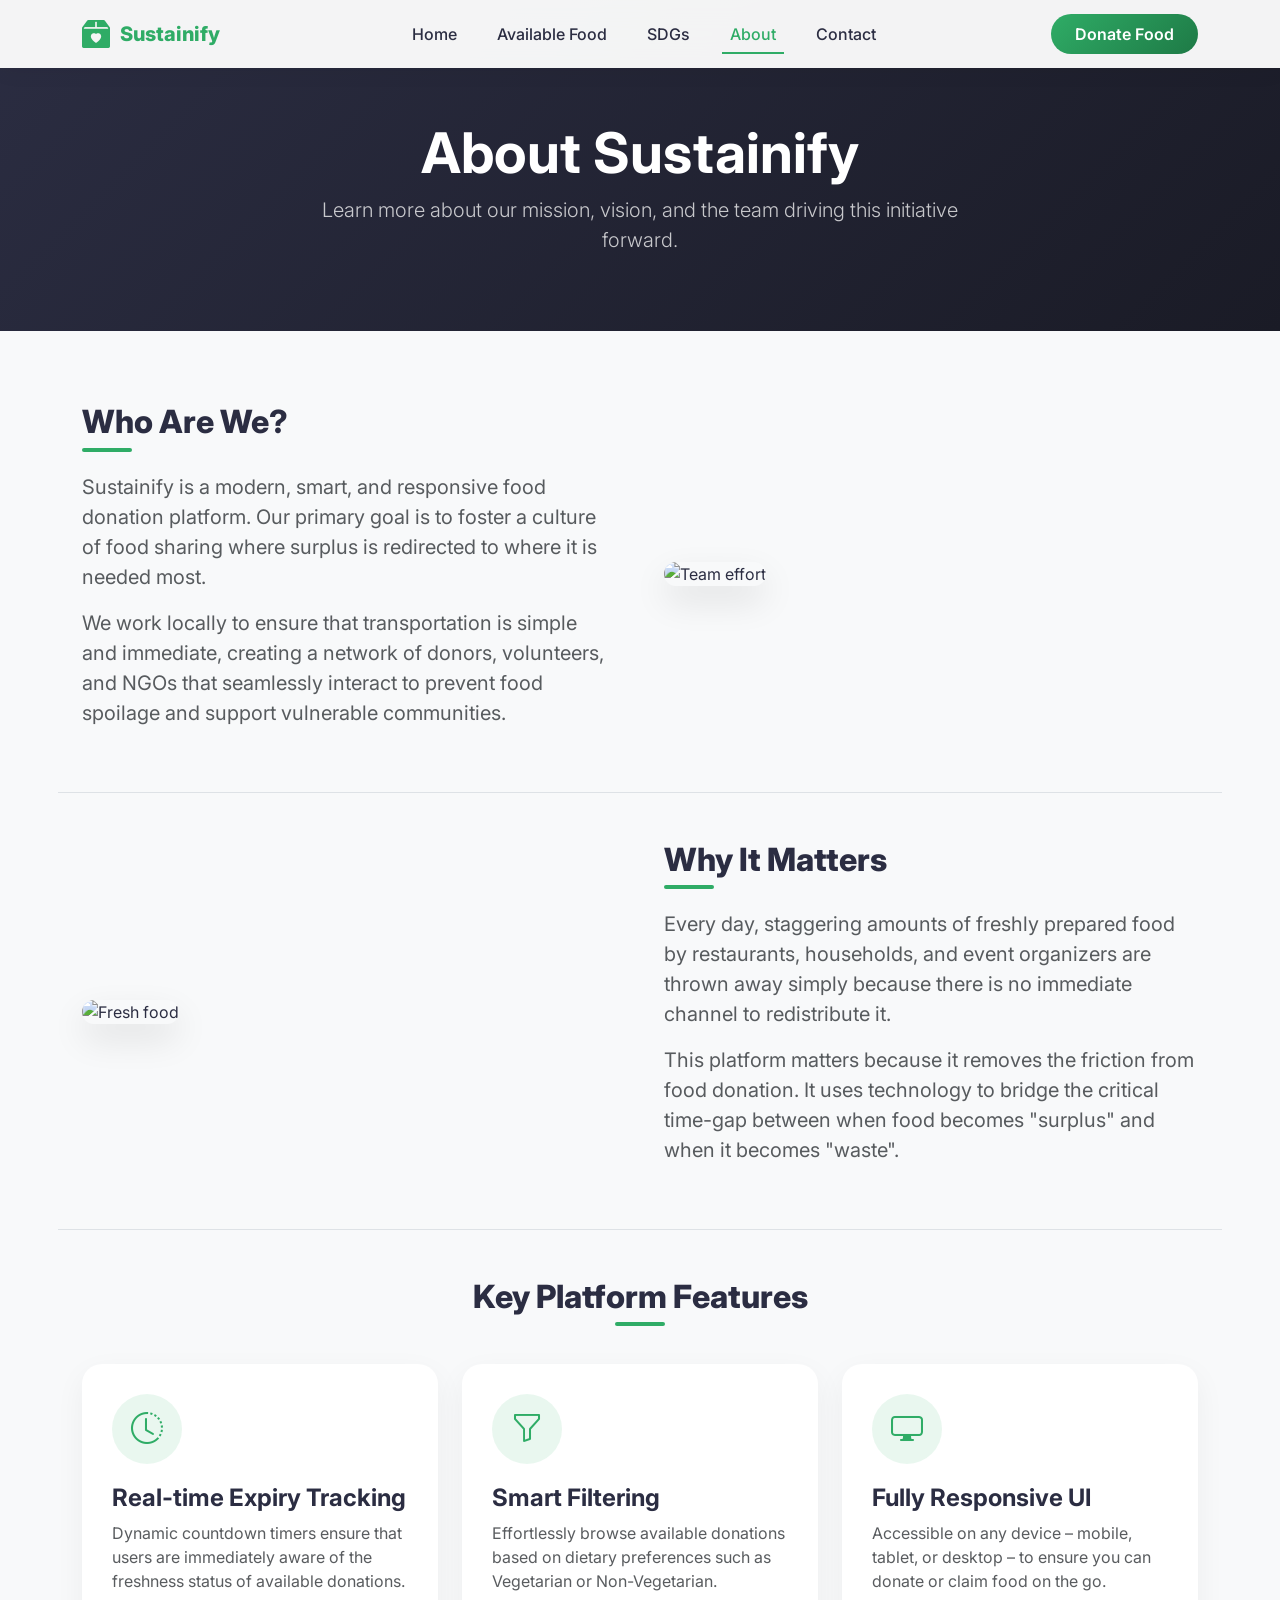
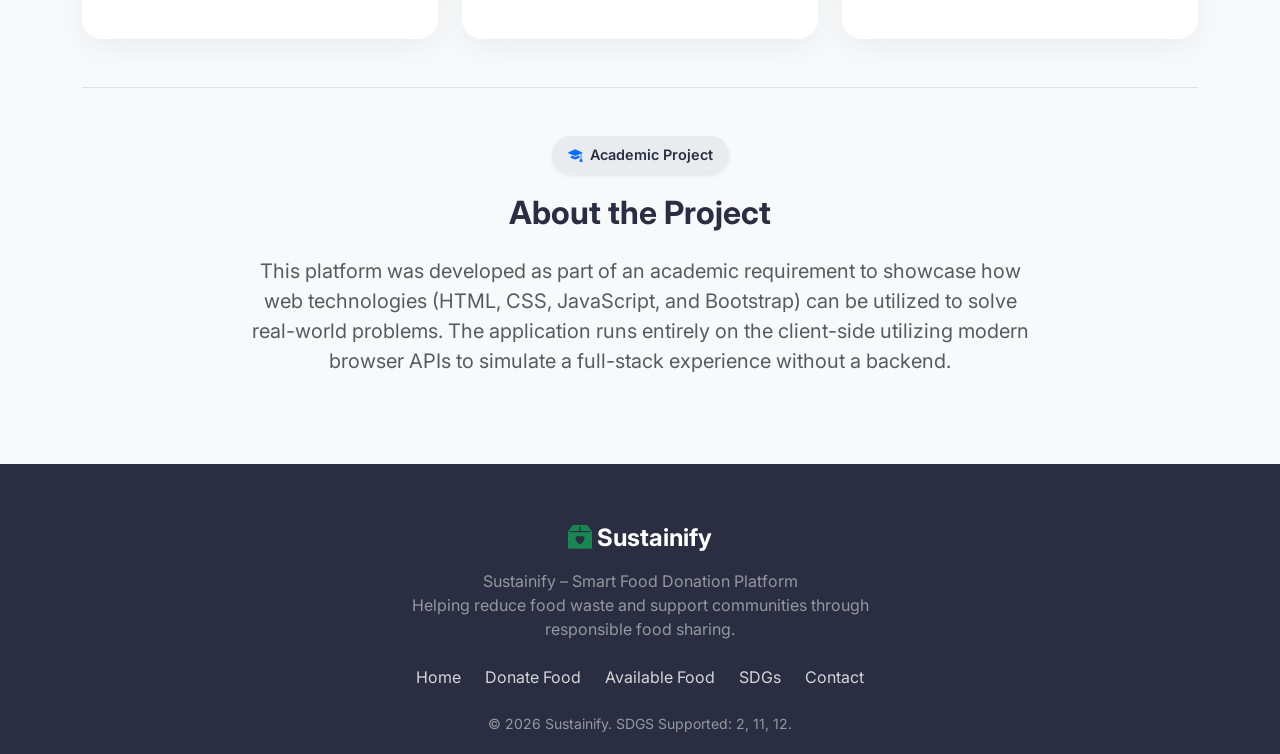
==== about.html @ 9cd1358a "First commit" ====
<!DOCTYPE html>
<html lang="en">

<head>
    <meta charset="UTF-8">
    <meta name="viewport" content="width=device-width, initial-scale=1.0">
    <title>About Us - Sustainify</title>
    <!-- Fonts -->
    <link href="https://fonts.googleapis.com/css2?family=Inter:wght@300;400;500;600;700;800&display=swap"
        rel="stylesheet">
    <!-- Bootstrap CSS -->
    <link href="https://cdn.jsdelivr.net/npm/bootstrap@5.3.2/dist/css/bootstrap.min.css" rel="stylesheet">
    <!-- Bootstrap Icons -->
    <link rel="stylesheet" href="https://cdn.jsdelivr.net/npm/bootstrap-icons@1.11.1/font/bootstrap-icons.css">

    <style>
        :root {
            --primary: #2fac66;
            --primary-dark: #1e7a46;
            --secondary: #f4a261;
            --dark: #2b2d42;
            --light: #f8f9fa;
        }

        body {
            font-family: 'Inter', sans-serif;
            background-color: var(--light);
            color: var(--dark);
            display: flex;
            flex-direction: column;
            min-height: 100vh;
        }

        /* Navbar */
        .navbar {
            backdrop-filter: blur(15px);
            background-color: rgba(255, 255, 255, 0.95);
            box-shadow: 0 4px 20px rgba(0, 0, 0, 0.05);
        }

        .navbar-brand {
            font-weight: 800;
            color: var(--primary) !important;
            display: flex;
            align-items: center;
            gap: 10px;
        }

        .nav-link {
            font-weight: 500;
            color: var(--dark);
            position: relative;
        }

        .nav-link::after {
            content: '';
            position: absolute;
            width: 0;
            height: 2px;
            bottom: 0;
            left: 50%;
            background-color: var(--primary);
            transition: all 0.3s ease;
            transform: translateX(-50%);
        }

        .nav-link:hover::after,
        .nav-link.active::after {
            width: 100%;
        }

        .nav-link.active {
            color: var(--primary) !important;
        }

        .btn-donate-nav {
            background: linear-gradient(135deg, var(--primary), var(--primary-dark));
            color: white !important;
            border-radius: 25px;
            padding: 8px 24px;
            font-weight: 600;
            transition: transform 0.3s ease, box-shadow 0.3s ease;
        }

        .btn-donate-nav:hover {
            transform: translateY(-2px);
            box-shadow: 0 6px 20px rgba(47, 172, 102, 0.4);
        }

        /* Page specific */
        .page-header {
            background: linear-gradient(135deg, var(--dark), #1a1b26);
            padding: 120px 0 60px;
            color: white;
            text-align: center;
        }

        .section-title {
            font-weight: 800;
            margin-bottom: 30px;
            position: relative;
            display: inline-block;
        }

        .section-title::after {
            content: '';
            position: absolute;
            bottom: -10px;
            left: 0;
            width: 50px;
            height: 4px;
            background-color: var(--primary);
            border-radius: 2px;
        }

        .section-title.text-center::after {
            left: 50%;
            transform: translateX(-50%);
        }

        .feature-card {
            background: white;
            border-radius: 20px;
            padding: 30px;
            box-shadow: 0 10px 30px rgba(0, 0, 0, 0.05);
            transition: transform 0.3s ease;
            height: 100%;
        }

        .feature-card:hover {
            transform: translateY(-10px);
            box-shadow: 0 15px 40px rgba(0, 0, 0, 0.1);
        }

        .feature-icon {
            width: 70px;
            height: 70px;
            background: rgba(47, 172, 102, 0.1);
            color: var(--primary);
            border-radius: 50%;
            display: flex;
            align-items: center;
            justify-content: center;
            font-size: 2rem;
            margin-bottom: 20px;
        }

        .academic-badge {
            font-size: 0.9rem;
            font-weight: 600;
            padding: 8px 16px;
            background: #e9ecef;
            color: var(--dark);
            border-radius: 20px;
            display: inline-flex;
            align-items: center;
            gap: 8px;
            margin-bottom: 20px;
        }

        /* rounded images with shadow */
        .about-image {
            border-radius: 20px;
            box-shadow: 0 15px 35px rgba(0, 0, 0, 0.1);
            width: 100%;
            object-fit: cover;
        }

        /* Footer */
        .footer {
            background-color: var(--dark);
            color: rgba(255, 255, 255, 0.8);
            padding: 60px 0 20px;
            margin-top: auto;
        }

        .footer a {
            color: rgba(255, 255, 255, 0.8);
            text-decoration: none;
            transition: color 0.3s;
        }

        .footer a:hover {
            color: var(--primary);
        }
    </style>
</head>

<body>

    <!-- Navbar -->
    <nav class="navbar navbar-expand-lg fixed-top">
        <div class="container">
            <a class="navbar-brand" href="index.html">
                <i class="bi bi-box2-heart-fill fs-3"></i> Sustainify
            </a>
            <button class="navbar-toggler" type="button" data-bs-toggle="collapse" data-bs-target="#navbarNav">
                <span class="navbar-toggler-icon"></span>
            </button>
            <div class="collapse navbar-collapse" id="navbarNav">
                <ul class="navbar-nav mx-auto gap-4">
                    <li class="nav-item"><a class="nav-link" href="index.html">Home</a></li>
                    <li class="nav-item"><a class="nav-link" href="food-list.html">Available Food</a></li>
                    <li class="nav-item"><a class="nav-link" href="sdg.html">SDGs</a></li>
                    <li class="nav-item"><a class="nav-link active" href="about.html">About</a></li>
                    <li class="nav-item"><a class="nav-link" href="contact.html">Contact</a></li>
                </ul>
                <div class="d-flex">
                    <a href="donate.html" class="btn btn-donate-nav nav-link">Donate Food</a>
                </div>
            </div>
        </div>
    </nav>

    <!-- Header -->
    <header class="page-header">
        <div class="container">
            <h1 class="fw-bold display-4">About Sustainify</h1>
            <p class="lead opacity-75 max-w-700 mx-auto" style="max-width: 700px">
                Learn more about our mission, vision, and the team driving this initiative forward.
            </p>
        </div>
    </header>

    <!-- Main Content -->
    <section class="py-5 my-4">
        <div class="container">
            <!-- About Sustainify -->
            <div class="row align-items-center g-5 mb-5 pb-5 border-bottom">
                <div class="col-lg-6">
                    <h2 class="section-title">Who Are We?</h2>
                    <p class="fs-5 text-muted">
                        Sustainify is a modern, smart, and responsive food donation platform. Our primary goal is to
                        foster a culture of food sharing where surplus is redirected to where it is needed most.
                    </p>
                    <p class="fs-5 text-muted">
                        We work locally to ensure that transportation is simple and immediate, creating a network of
                        donors, volunteers, and NGOs that seamlessly interact to prevent food spoilage and support
                        vulnerable communities.
                    </p>
                </div>
                <div class="col-lg-6">
                    <img src="https://images.unsplash.com/photo-1559027615-cd4628902d4a?ixlib=rb-4.0.3&auto=format&fit=crop&w=800&q=80"
                        alt="Team effort" class="about-image" style="height: 400px;">
                </div>
            </div>

            <!-- Why This Platform Matters -->
            <div class="row align-items-center g-5 mb-5 pb-5 border-bottom flex-lg-row-reverse">
                <div class="col-lg-6">
                    <h2 class="section-title">Why It Matters</h2>
                    <p class="fs-5 text-muted">
                        Every day, staggering amounts of freshly prepared food by restaurants, households, and event
                        organizers are thrown away simply because there is no immediate channel to redistribute it.
                    </p>
                    <p class="fs-5 text-muted">
                        This platform matters because it removes the friction from food donation. It uses technology to
                        bridge the critical time-gap between when food becomes "surplus" and when it becomes "waste".
                    </p>
                </div>
                <div class="col-lg-6">
                    <img src="https://images.unsplash.com/photo-1542838132-92c53300491e?ixlib=rb-4.0.3&auto=format&fit=crop&w=800&q=80"
                        alt="Fresh food" class="about-image" style="height: 400px;">
                </div>
            </div>

            <!-- Key Features -->
            <div class="mb-5 pb-5 border-bottom">
                <h2 class="section-title text-center d-block mb-5">Key Platform Features</h2>
                <div class="row g-4">
                    <div class="col-md-4">
                        <div class="feature-card">
                            <div class="feature-icon"><i class="bi bi-clock-history"></i></div>
                            <h4 class="fw-bold">Real-time Expiry Tracking</h4>
                            <p class="text-muted">Dynamic countdown timers ensure that users are immediately aware of
                                the freshness status of available donations.</p>
                        </div>
                    </div>
                    <div class="col-md-4">
                        <div class="feature-card">
                            <div class="feature-icon"><i class="bi bi-funnel"></i></div>
                            <h4 class="fw-bold">Smart Filtering</h4>
                            <p class="text-muted">Effortlessly browse available donations based on dietary preferences
                                such as Vegetarian or Non-Vegetarian.</p>
                        </div>
                    </div>
                    <div class="col-md-4">
                        <div class="feature-card">
                            <div class="feature-icon"><i class="bi bi-display"></i></div>
                            <h4 class="fw-bold">Fully Responsive UI</h4>
                            <p class="text-muted">Accessible on any device – mobile, tablet, or desktop – to ensure you
                                can donate or claim food on the go.</p>
                        </div>
                    </div>
                </div>
            </div>

            <!-- Academic Context -->
            <div class="row align-items-center g-5 text-center px-lg-5">
                <div class="col-12">
                    <div class="academic-badge shadow-sm">
                        <i class="bi bi-mortarboard-fill text-primary"></i> Academic Project
                    </div>
                    <h2 class="fw-bold mb-4">About the Project</h2>
                    <p class="fs-5 text-muted mx-auto" style="max-width: 800px;">
                        This platform was developed as part of an academic requirement to showcase how web technologies
                        (HTML, CSS, JavaScript, and Bootstrap) can be utilized to solve real-world problems. The
                        application runs entirely on the client-side utilizing modern browser APIs to simulate a
                        full-stack experience without a backend.
                    </p>
                </div>
            </div>
        </div>
    </section>

    <!-- Footer -->
    <footer class="footer">
        <div class="container text-center">
            <h4 class="text-white fw-bold mb-3"><i class="bi bi-box2-heart-fill text-success"></i> Sustainify</h4>
            <p class="text-white-50 mb-4 max-w-500 mx-auto" style="max-width: 500px">
                Sustainify – Smart Food Donation Platform<br>
                Helping reduce food waste and support communities through responsible food sharing.
            </p>
            <div class="d-flex justify-content-center gap-4 mb-4">
                <a href="index.html">Home</a>
                <a href="donate.html">Donate Food</a>
                <a href="food-list.html">Available Food</a>
                <a href="sdg.html">SDGs</a>
                <a href="contact.html">Contact</a>
            </div>
            <p class="text-white-50 small mb-0">© 2026 Sustainify. SDGS Supported: 2, 11, 12.</p>
        </div>
    </footer>

    <!-- Bootstrap JS -->
    <script src="https://cdn.jsdelivr.net/npm/bootstrap@5.3.2/dist/js/bootstrap.bundle.min.js"></script>
    <script>
        document.addEventListener('DOMContentLoaded', () => {
            const currentPath = window.location.pathname.split('/').pop() || 'index.html';
            document.querySelectorAll('.nav-link').forEach(link => {
                if (link.getAttribute('href') === currentPath) link.classList.add('active');
            });
        });
    </script>
</body>

</html>
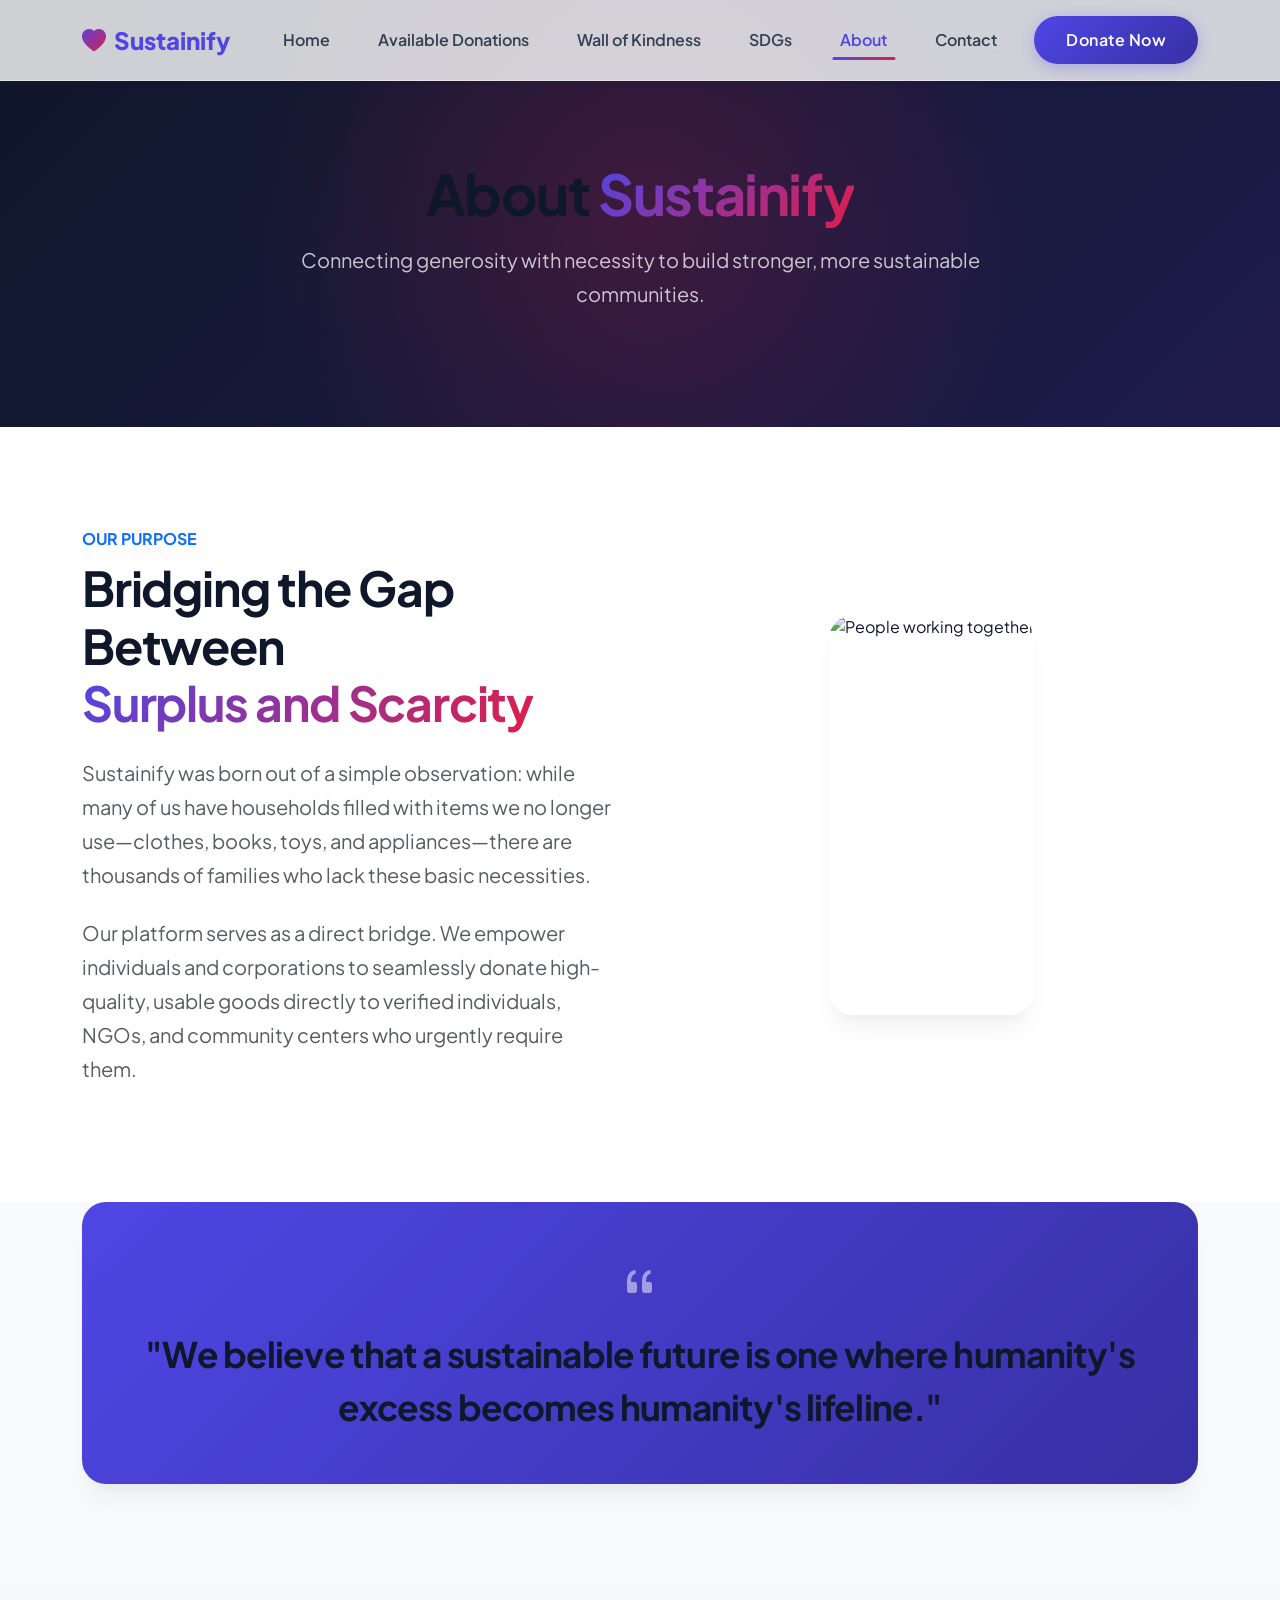
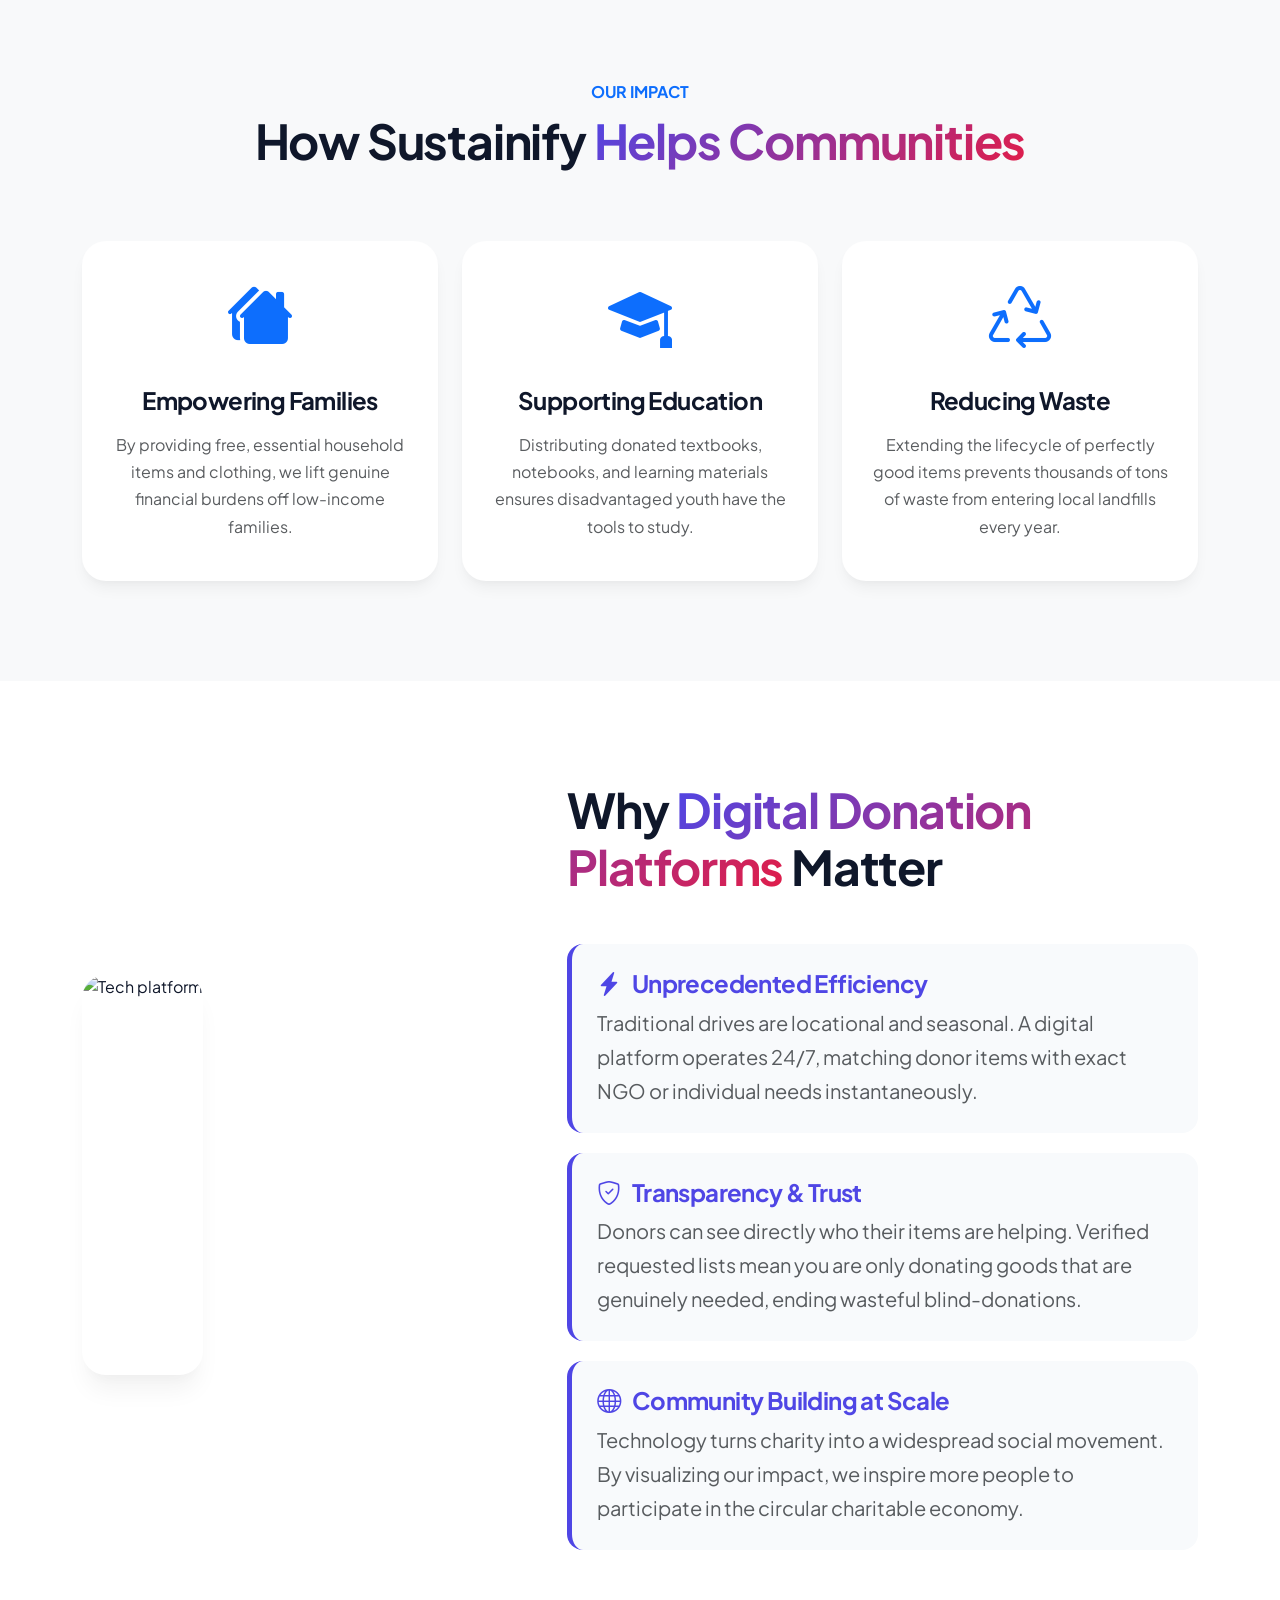
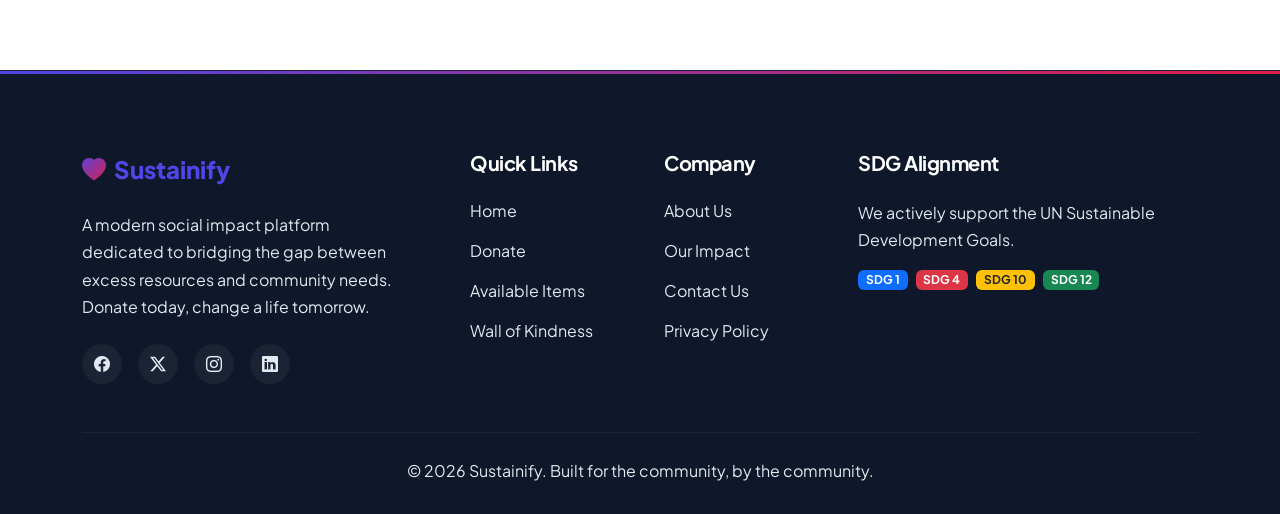
==== commit 51d04f9b: "Website change from food donation to Community donation platform" ====
--- a/about.html
+++ b/about.html
@@ -5,208 +5,115 @@
     <meta charset="UTF-8">
     <meta name="viewport" content="width=device-width, initial-scale=1.0">
     <title>About Us - Sustainify</title>
-    <!-- Fonts -->
-    <link href="https://fonts.googleapis.com/css2?family=Inter:wght@300;400;500;600;700;800&display=swap"
-        rel="stylesheet">
+    
     <!-- Bootstrap CSS -->
     <link href="https://cdn.jsdelivr.net/npm/bootstrap@5.3.2/dist/css/bootstrap.min.css" rel="stylesheet">
     <!-- Bootstrap Icons -->
     <link rel="stylesheet" href="https://cdn.jsdelivr.net/npm/bootstrap-icons@1.11.1/font/bootstrap-icons.css">
+    
+    <!-- Custom CSS -->
+    <link rel="stylesheet" href="assets/css/style.css">
 
     <style>
-        :root {
-            --primary: #2fac66;
-            --primary-dark: #1e7a46;
-            --secondary: #f4a261;
-            --dark: #2b2d42;
-            --light: #f8f9fa;
-        }
-
-        body {
-            font-family: 'Inter', sans-serif;
-            background-color: var(--light);
-            color: var(--dark);
-            display: flex;
-            flex-direction: column;
-            min-height: 100vh;
-        }
-
-        /* Navbar */
-        .navbar {
-            backdrop-filter: blur(15px);
-            background-color: rgba(255, 255, 255, 0.95);
-            box-shadow: 0 4px 20px rgba(0, 0, 0, 0.05);
-        }
-
-        .navbar-brand {
-            font-weight: 800;
-            color: var(--primary) !important;
-            display: flex;
-            align-items: center;
-            gap: 10px;
-        }
-
-        .nav-link {
-            font-weight: 500;
-            color: var(--dark);
-            position: relative;
-        }
-
-        .nav-link::after {
-            content: '';
-            position: absolute;
-            width: 0;
-            height: 2px;
-            bottom: 0;
-            left: 50%;
-            background-color: var(--primary);
-            transition: all 0.3s ease;
-            transform: translateX(-50%);
-        }
-
-        .nav-link:hover::after,
-        .nav-link.active::after {
-            width: 100%;
-        }
-
-        .nav-link.active {
-            color: var(--primary) !important;
-        }
-
-        .btn-donate-nav {
-            background: linear-gradient(135deg, var(--primary), var(--primary-dark));
-            color: white !important;
-            border-radius: 25px;
-            padding: 8px 24px;
-            font-weight: 600;
-            transition: transform 0.3s ease, box-shadow 0.3s ease;
-        }
-
-        .btn-donate-nav:hover {
-            transform: translateY(-2px);
-            box-shadow: 0 6px 20px rgba(47, 172, 102, 0.4);
-        }
-
-        /* Page specific */
         .page-header {
-            background: linear-gradient(135deg, var(--dark), #1a1b26);
-            padding: 120px 0 60px;
+            padding: 160px 0 100px;
+            background: linear-gradient(135deg, var(--dark) 0%, #1e1b4b 100%);
             color: white;
             text-align: center;
-        }
-
-        .section-title {
-            font-weight: 800;
-            margin-bottom: 30px;
             position: relative;
-            display: inline-block;
-        }
-
-        .section-title::after {
-            content: '';
+            overflow: hidden;
+        }
+
+        .header-bg-glow {
             position: absolute;
-            bottom: -10px;
-            left: 0;
-            width: 50px;
-            height: 4px;
-            background-color: var(--primary);
-            border-radius: 2px;
-        }
-
-        .section-title.text-center::after {
-            left: 50%;
-            transform: translateX(-50%);
-        }
-
-        .feature-card {
+            top: 50%; left: 50%;
+            transform: translate(-50%, -50%);
+            width: 800px; height: 800px;
+            background: radial-gradient(circle, rgba(225, 29, 72, 0.2) 0%, transparent 70%);
+            z-index: 0;
+            animation: pulse-glow 8s infinite alternate ease-in-out;
+        }
+
+        @keyframes pulse-glow {
+            0% { opacity: 0.5; transform: translate(-50%, -50%) scale(1); }
+            100% { opacity: 1; transform: translate(-50%, -50%) scale(1.1); }
+        }
+
+        /* Narrative Section */
+        .narrative-section {
+            padding: 100px 0;
+            position: relative;
+        }
+
+        .narrative-image {
+            border-radius: var(--border-radius-lg);
+            box-shadow: var(--shadow-lg);
+            width: 100%;
+            height: 100%;
+            object-fit: cover;
+            min-height: 400px;
+        }
+
+        .feature-box {
+            background: var(--light);
+            border-radius: var(--border-radius);
+            padding: 25px;
+            margin-bottom: 20px;
+            border-left: 5px solid var(--primary);
+            transition: var(--transition-normal);
+        }
+
+        .feature-box:hover {
+            transform: translateX(10px);
             background: white;
-            border-radius: 20px;
-            padding: 30px;
-            box-shadow: 0 10px 30px rgba(0, 0, 0, 0.05);
-            transition: transform 0.3s ease;
-            height: 100%;
-        }
-
-        .feature-card:hover {
-            transform: translateY(-10px);
-            box-shadow: 0 15px 40px rgba(0, 0, 0, 0.1);
-        }
-
-        .feature-icon {
-            width: 70px;
-            height: 70px;
-            background: rgba(47, 172, 102, 0.1);
+            box-shadow: var(--shadow-sm);
+        }
+        
+        .feature-box h4 {
             color: var(--primary);
-            border-radius: 50%;
-            display: flex;
-            align-items: center;
-            justify-content: center;
-            font-size: 2rem;
-            margin-bottom: 20px;
-        }
-
-        .academic-badge {
-            font-size: 0.9rem;
-            font-weight: 600;
-            padding: 8px 16px;
-            background: #e9ecef;
-            color: var(--dark);
-            border-radius: 20px;
-            display: inline-flex;
-            align-items: center;
-            gap: 8px;
-            margin-bottom: 20px;
-        }
-
-        /* rounded images with shadow */
-        .about-image {
-            border-radius: 20px;
-            box-shadow: 0 15px 35px rgba(0, 0, 0, 0.1);
-            width: 100%;
-            object-fit: cover;
-        }
-
-        /* Footer */
-        .footer {
-            background-color: var(--dark);
-            color: rgba(255, 255, 255, 0.8);
-            padding: 60px 0 20px;
-            margin-top: auto;
-        }
-
-        .footer a {
-            color: rgba(255, 255, 255, 0.8);
-            text-decoration: none;
-            transition: color 0.3s;
-        }
-
-        .footer a:hover {
-            color: var(--primary);
-        }
+            font-weight: 700;
+        }
+
+        .statement-card {
+            background: var(--grad-primary);
+            color: white;
+            padding: 50px;
+            border-radius: var(--border-radius-lg);
+            text-align: center;
+            box-shadow: var(--shadow-lg);
+        }
+
     </style>
 </head>
 
 <body>
+
+    <!-- Loader -->
+    <div id="loader">
+        <div class="spinner-pulse"></div>
+    </div>
 
     <!-- Navbar -->
     <nav class="navbar navbar-expand-lg fixed-top">
         <div class="container">
             <a class="navbar-brand" href="index.html">
-                <i class="bi bi-box2-heart-fill fs-3"></i> Sustainify
+                <i class="bi bi-heart-fill"></i> Sustainify
             </a>
-            <button class="navbar-toggler" type="button" data-bs-toggle="collapse" data-bs-target="#navbarNav">
-                <span class="navbar-toggler-icon"></span>
+            <button class="navbar-toggler border-0" type="button" data-bs-toggle="collapse" data-bs-target="#navbarNav">
+                <i class="bi bi-list fs-1 text-dark"></i>
             </button>
             <div class="collapse navbar-collapse" id="navbarNav">
-                <ul class="navbar-nav mx-auto gap-4">
+                <ul class="navbar-nav mx-auto gap-3">
                     <li class="nav-item"><a class="nav-link" href="index.html">Home</a></li>
-                    <li class="nav-item"><a class="nav-link" href="food-list.html">Available Food</a></li>
+
+                    <li class="nav-item"><a class="nav-link" href="donations-list.html">Available Donations</a></li>
+                    <li class="nav-item"><a class="nav-link" href="wall-of-kindness.html">Wall of Kindness</a></li>
                     <li class="nav-item"><a class="nav-link" href="sdg.html">SDGs</a></li>
                     <li class="nav-item"><a class="nav-link active" href="about.html">About</a></li>
                     <li class="nav-item"><a class="nav-link" href="contact.html">Contact</a></li>
                 </ul>
-                <div class="d-flex">
-                    <a href="donate.html" class="btn btn-donate-nav nav-link">Donate Food</a>
+                <div class="d-flex mt-3 mt-lg-0">
+                    <a href="donate.html" class="btn btn-primary-custom w-100">Donate Now</a>
                 </div>
             </div>
         </div>
@@ -214,134 +121,171 @@
 
     <!-- Header -->
     <header class="page-header">
-        <div class="container">
-            <h1 class="fw-bold display-4">About Sustainify</h1>
-            <p class="lead opacity-75 max-w-700 mx-auto" style="max-width: 700px">
-                Learn more about our mission, vision, and the team driving this initiative forward.
+        <div class="header-bg-glow"></div>
+        <div class="container position-relative z-1">
+            <h1 class="display-4 fw-bold reveal-up">About <span class="text-gradient">Sustainify</span></h1>
+            <p class="fs-5 opacity-75 max-w-700 mx-auto mt-3 reveal-up" style="max-width: 700px; transition-delay: 0.1s;">
+                Connecting generosity with necessity to build stronger, more sustainable communities.
             </p>
         </div>
     </header>
 
     <!-- Main Content -->
-    <section class="py-5 my-4">
+    <main>
+        <!-- The Purpose -->
+        <section class="narrative-section bg-white">
+            <div class="container">
+                <div class="row g-5 align-items-center">
+                    <div class="col-lg-6 reveal-left">
+                        <span class="text-uppercase fw-bold text-primary mb-2 d-block tracking-wider">Our Purpose</span>
+                        <h2 class="display-5 fw-bold mb-4">Bridging the Gap Between <br><span class="text-gradient">Surplus and Scarcity</span></h2>
+                        <p class="fs-5 text-muted mb-4">
+                            Sustainify was born out of a simple observation: while many of us have households filled with items we no longer use—clothes, books, toys, and appliances—there are thousands of families who lack these basic necessities.
+                        </p>
+                        <p class="fs-5 text-muted">
+                            Our platform serves as a direct bridge. We empower individuals and corporations to seamlessly donate high-quality, usable goods directly to verified individuals, NGOs, and community centers who urgently require them.
+                        </p>
+                    </div>
+                    <div class="col-lg-6 reveal-right text-center">
+                        <img src="https://images.unsplash.com/photo-1593113565214-80afcb4a45d7?ixlib=rb-4.0.3&auto=format&fit=crop&w=800&q=80" alt="People working together" class="narrative-image">
+                    </div>
+                </div>
+            </div>
+        </section>
+
+        <!-- Statement Block -->
+        <section class="container mb-5 pb-5 reveal-up">
+            <div class="statement-card">
+                <i class="bi bi-quote fs-1 text-white opacity-50 mb-3 d-block"></i>
+                <h2 class="fw-bold mb-0 lh-base" style="font-size: 2.2rem;">
+                    "We believe that a sustainable future is one where humanity's excess becomes humanity's lifeline."
+                </h2>
+            </div>
+        </section>
+
+        <!-- How We Help -->
+        <section class="narrative-section bg-light">
+            <div class="container">
+                <div class="text-center mb-5 reveal-up">
+                    <span class="text-uppercase fw-bold text-primary mb-2 d-block tracking-wider">Our Impact</span>
+                    <h2 class="display-5 fw-bold mb-3">How Sustainify <span class="text-gradient">Helps Communities</span></h2>
+                </div>
+
+                <div class="row g-4 justify-content-center mt-4">
+                    <div class="col-md-4 reveal-up" style="transition-delay: 0.1s;">
+                        <div class="glass-card p-4 h-100 text-center">
+                            <i class="bi bi-houses-fill text-primary" style="font-size: 4rem;"></i>
+                            <h4 class="fw-bold mt-4 mb-3">Empowering Families</h4>
+                            <p class="text-muted">By providing free, essential household items and clothing, we lift genuine financial burdens off low-income families.</p>
+                        </div>
+                    </div>
+                    <div class="col-md-4 reveal-up" style="transition-delay: 0.2s;">
+                        <div class="glass-card p-4 h-100 text-center">
+                            <i class="bi bi-mortarboard-fill text-primary" style="font-size: 4rem;"></i>
+                            <h4 class="fw-bold mt-4 mb-3">Supporting Education</h4>
+                            <p class="text-muted">Distributing donated textbooks, notebooks, and learning materials ensures disadvantaged youth have the tools to study.</p>
+                        </div>
+                    </div>
+                    <div class="col-md-4 reveal-up" style="transition-delay: 0.3s;">
+                        <div class="glass-card p-4 h-100 text-center">
+                            <i class="bi bi-recycle text-primary" style="font-size: 4rem;"></i>
+                            <h4 class="fw-bold mt-4 mb-3">Reducing Waste</h4>
+                            <p class="text-muted">Extending the lifecycle of perfectly good items prevents thousands of tons of waste from entering local landfills every year.</p>
+                        </div>
+                    </div>
+                </div>
+            </div>
+        </section>
+
+        <!-- Why platforms are important -->
+        <section class="narrative-section bg-white">
+            <div class="container">
+                <div class="row g-5 align-items-center">
+                    <div class="col-lg-5 order-2 order-lg-1 reveal-left">
+                        <img src="https://images.unsplash.com/photo-1559027615-cd4628902d4a?ixlib=rb-4.0.3&auto=format&fit=crop&w=800&q=80" alt="Tech platform" class="narrative-image" style="height: 500px;">
+                    </div>
+                    <div class="col-lg-7 order-1 order-lg-2 reveal-right">
+                        <h2 class="display-5 fw-bold mb-5">Why <span class="text-gradient">Digital Donation Platforms</span> Matter</h2>
+                        
+                        <div class="feature-box">
+                            <h4><i class="bi bi-lightning-charge-fill me-2"></i> Unprecedented Efficiency</h4>
+                            <p class="text-muted mb-0 mt-2 fs-5">Traditional drives are locational and seasonal. A digital platform operates 24/7, matching donor items with exact NGO or individual needs instantaneously.</p>
+                        </div>
+
+                        <div class="feature-box">
+                            <h4><i class="bi bi-shield-check me-2"></i> Transparency & Trust</h4>
+                            <p class="text-muted mb-0 mt-2 fs-5">Donors can see directly who their items are helping. Verified requested lists mean you are only donating goods that are genuinely needed, ending wasteful blind-donations.</p>
+                        </div>
+
+                        <div class="feature-box">
+                            <h4><i class="bi bi-globe me-2"></i> Community Building at Scale</h4>
+                            <p class="text-muted mb-0 mt-2 fs-5">Technology turns charity into a widespread social movement. By visualizing our impact, we inspire more people to participate in the circular charitable economy.</p>
+                        </div>
+                    </div>
+                </div>
+            </div>
+        </section>
+    </main>
+
+    <!-- Footer -->
+    <footer class="footer-modern">
         <div class="container">
-            <!-- About Sustainify -->
-            <div class="row align-items-center g-5 mb-5 pb-5 border-bottom">
-                <div class="col-lg-6">
-                    <h2 class="section-title">Who Are We?</h2>
-                    <p class="fs-5 text-muted">
-                        Sustainify is a modern, smart, and responsive food donation platform. Our primary goal is to
-                        foster a culture of food sharing where surplus is redirected to where it is needed most.
+            <div class="row g-5 mb-5">
+                <div class="col-lg-4">
+                    <a href="index.html" class="navbar-brand text-white footer-brand mb-3">
+                        <i class="bi bi-heart-fill"></i> Sustainify
+                    </a>
+                    <p class="mt-4 pe-lg-4">
+                        A modern social impact platform dedicated to bridging the gap between excess resources and community needs. Donate today, change a life tomorrow.
                     </p>
-                    <p class="fs-5 text-muted">
-                        We work locally to ensure that transportation is simple and immediate, creating a network of
-                        donors, volunteers, and NGOs that seamlessly interact to prevent food spoilage and support
-                        vulnerable communities.
-                    </p>
-                </div>
-                <div class="col-lg-6">
-                    <img src="https://images.unsplash.com/photo-1559027615-cd4628902d4a?ixlib=rb-4.0.3&auto=format&fit=crop&w=800&q=80"
-                        alt="Team effort" class="about-image" style="height: 400px;">
-                </div>
-            </div>
-
-            <!-- Why This Platform Matters -->
-            <div class="row align-items-center g-5 mb-5 pb-5 border-bottom flex-lg-row-reverse">
-                <div class="col-lg-6">
-                    <h2 class="section-title">Why It Matters</h2>
-                    <p class="fs-5 text-muted">
-                        Every day, staggering amounts of freshly prepared food by restaurants, households, and event
-                        organizers are thrown away simply because there is no immediate channel to redistribute it.
-                    </p>
-                    <p class="fs-5 text-muted">
-                        This platform matters because it removes the friction from food donation. It uses technology to
-                        bridge the critical time-gap between when food becomes "surplus" and when it becomes "waste".
-                    </p>
-                </div>
-                <div class="col-lg-6">
-                    <img src="https://images.unsplash.com/photo-1542838132-92c53300491e?ixlib=rb-4.0.3&auto=format&fit=crop&w=800&q=80"
-                        alt="Fresh food" class="about-image" style="height: 400px;">
-                </div>
-            </div>
-
-            <!-- Key Features -->
-            <div class="mb-5 pb-5 border-bottom">
-                <h2 class="section-title text-center d-block mb-5">Key Platform Features</h2>
-                <div class="row g-4">
-                    <div class="col-md-4">
-                        <div class="feature-card">
-                            <div class="feature-icon"><i class="bi bi-clock-history"></i></div>
-                            <h4 class="fw-bold">Real-time Expiry Tracking</h4>
-                            <p class="text-muted">Dynamic countdown timers ensure that users are immediately aware of
-                                the freshness status of available donations.</p>
-                        </div>
-                    </div>
-                    <div class="col-md-4">
-                        <div class="feature-card">
-                            <div class="feature-icon"><i class="bi bi-funnel"></i></div>
-                            <h4 class="fw-bold">Smart Filtering</h4>
-                            <p class="text-muted">Effortlessly browse available donations based on dietary preferences
-                                such as Vegetarian or Non-Vegetarian.</p>
-                        </div>
-                    </div>
-                    <div class="col-md-4">
-                        <div class="feature-card">
-                            <div class="feature-icon"><i class="bi bi-display"></i></div>
-                            <h4 class="fw-bold">Fully Responsive UI</h4>
-                            <p class="text-muted">Accessible on any device – mobile, tablet, or desktop – to ensure you
-                                can donate or claim food on the go.</p>
-                        </div>
-                    </div>
-                </div>
-            </div>
-
-            <!-- Academic Context -->
-            <div class="row align-items-center g-5 text-center px-lg-5">
-                <div class="col-12">
-                    <div class="academic-badge shadow-sm">
-                        <i class="bi bi-mortarboard-fill text-primary"></i> Academic Project
-                    </div>
-                    <h2 class="fw-bold mb-4">About the Project</h2>
-                    <p class="fs-5 text-muted mx-auto" style="max-width: 800px;">
-                        This platform was developed as part of an academic requirement to showcase how web technologies
-                        (HTML, CSS, JavaScript, and Bootstrap) can be utilized to solve real-world problems. The
-                        application runs entirely on the client-side utilizing modern browser APIs to simulate a
-                        full-stack experience without a backend.
-                    </p>
-                </div>
-            </div>
-        </div>
-    </section>
-
-    <!-- Footer -->
-    <footer class="footer">
-        <div class="container text-center">
-            <h4 class="text-white fw-bold mb-3"><i class="bi bi-box2-heart-fill text-success"></i> Sustainify</h4>
-            <p class="text-white-50 mb-4 max-w-500 mx-auto" style="max-width: 500px">
-                Sustainify – Smart Food Donation Platform<br>
-                Helping reduce food waste and support communities through responsible food sharing.
-            </p>
-            <div class="d-flex justify-content-center gap-4 mb-4">
-                <a href="index.html">Home</a>
-                <a href="donate.html">Donate Food</a>
-                <a href="food-list.html">Available Food</a>
-                <a href="sdg.html">SDGs</a>
-                <a href="contact.html">Contact</a>
-            </div>
-            <p class="text-white-50 small mb-0">© 2026 Sustainify. SDGS Supported: 2, 11, 12.</p>
+                    <div class="d-flex gap-3 mt-4">
+                        <a href="#" class="social-circle"><i class="bi bi-facebook"></i></a>
+                        <a href="#" class="social-circle"><i class="bi bi-twitter-x"></i></a>
+                        <a href="#" class="social-circle"><i class="bi bi-instagram"></i></a>
+                        <a href="#" class="social-circle"><i class="bi bi-linkedin"></i></a>
+                    </div>
+                </div>
+                <div class="col-lg-2 col-6">
+                    <h5 class="text-white fw-bold mb-4">Quick Links</h5>
+                    <ul class="list-unstyled d-flex flex-column gap-3">
+                        <li><a href="index.html">Home</a></li>
+                        <li><a href="donate.html">Donate</a></li>
+                        <li><a href="donations-list.html">Available Items</a></li>
+                        <li><a href="wall-of-kindness.html">Wall of Kindness</a></li>
+                    </ul>
+                </div>
+                <div class="col-lg-2 col-6">
+                    <h5 class="text-white fw-bold mb-4">Company</h5>
+                    <ul class="list-unstyled d-flex flex-column gap-3">
+                        <li><a href="about.html">About Us</a></li>
+                        <li><a href="sdg.html">Our Impact</a></li>
+                        <li><a href="contact.html">Contact Us</a></li>
+                        <li><a href="privacy-policy.html">Privacy Policy</a></li>
+                    </ul>
+                </div>
+                <div class="col-lg-4">
+                    <h5 class="text-white fw-bold mb-4">SDG Alignment</h5>
+                    <p>We actively support the UN Sustainable Development Goals.</p>
+                    <div class="d-flex flex-wrap gap-2 mt-3">
+                        <span class="badge bg-primary">SDG 1</span>
+                        <span class="badge bg-danger">SDG 4</span>
+                        <span class="badge bg-warning text-dark">SDG 10</span>
+                        <span class="badge bg-success">SDG 12</span>
+                    </div>
+                </div>
+            </div>
+            
+            <div class="pt-4 border-top" style="border-color: rgba(255,255,255,0.05) !important;">
+                <div class="text-center">
+                    <p class="mb-0">© 2026 Sustainify. Built for the community, by the community.</p>
+                </div>
+            </div>
         </div>
     </footer>
 
     <!-- Bootstrap JS -->
     <script src="https://cdn.jsdelivr.net/npm/bootstrap@5.3.2/dist/js/bootstrap.bundle.min.js"></script>
-    <script>
-        document.addEventListener('DOMContentLoaded', () => {
-            const currentPath = window.location.pathname.split('/').pop() || 'index.html';
-            document.querySelectorAll('.nav-link').forEach(link => {
-                if (link.getAttribute('href') === currentPath) link.classList.add('active');
-            });
-        });
-    </script>
+    <!-- Custom Main JS -->
+    <script src="assets/js/main.js"></script>
 </body>
-
 </html>
--- a/assets/css/style.css
+++ b/assets/css/style.css
@@ -0,0 +1,339 @@
+/* 
+  Sustainify V2 - Global Stylesheet 
+  Professional Community Donation Platform
+*/
+
+@import url('https://fonts.googleapis.com/css2?family=Plus+Jakarta+Sans:wght@300;400;500;600;700;800&display=swap');
+
+:root {
+    /* Color Palette */
+    --primary: #4f46e5;      /* Deep Indigo */
+    --primary-light: #818cf8;
+    --primary-dark: #3730a3;
+    
+    --secondary: #e11d48;    /* Rose/Ruby */
+    --secondary-light: #fb7185;
+    
+    --success: #10b981;
+    --warning: #f59e0b;
+    --danger: #ef4444;
+    
+    --dark: #0f172a;         /* Slate 900 */
+    --dark-muted: #334155;   /* Slate 700 */
+    --light: #f8fafc;        /* Slate 50 */
+    --light-muted: #e2e8f0;  /* Slate 200 */
+    --white: #ffffff;
+    
+    /* Gradients */
+    --grad-primary: linear-gradient(135deg, var(--primary), var(--primary-dark));
+    --grad-accent: linear-gradient(135deg, var(--primary), var(--secondary));
+    --grad-glass: linear-gradient(135deg, rgba(255, 255, 255, 0.9), rgba(255, 255, 255, 0.4));
+    
+    /* Shadows */
+    --shadow-sm: 0 4px 6px -1px rgba(0, 0, 0, 0.05);
+    --shadow-md: 0 10px 15px -3px rgba(0, 0, 0, 0.05), 0 4px 6px -2px rgba(0, 0, 0, 0.025);
+    --shadow-lg: 0 20px 25px -5px rgba(0, 0, 0, 0.05), 0 10px 10px -5px rgba(0, 0, 0, 0.02);
+    --shadow-glow: 0 0 20px rgba(79, 70, 229, 0.4);
+    
+    /* Layout */
+    --border-radius: 16px;
+    --border-radius-lg: 24px;
+    --transition-fast: 0.2s cubic-bezier(0.4, 0, 0.2, 1);
+    --transition-normal: 0.3s cubic-bezier(0.4, 0, 0.2, 1);
+    --transition-slow: 0.5s cubic-bezier(0.4, 0, 0.2, 1);
+}
+
+body {
+    font-family: 'Plus Jakarta Sans', sans-serif;
+    background-color: var(--light);
+    color: var(--dark);
+    display: flex;
+    flex-direction: column;
+    min-height: 100vh;
+    overflow-x: hidden;
+    -webkit-font-smoothing: antialiased;
+}
+
+/* Typography Enhancements */
+h1, h2, h3, h4, h5, h6 {
+    font-weight: 700;
+    letter-spacing: -0.025em;
+    color: var(--dark);
+}
+
+p {
+    line-height: 1.7;
+}
+
+.text-gradient {
+    background: var(--grad-accent);
+    -webkit-background-clip: text;
+    -webkit-text-fill-color: transparent;
+    background-clip: text;
+    color: transparent;
+}
+
+/* Glassmorphism Navbar */
+.navbar {
+    background: rgba(255, 255, 255, 0.8) !important;
+    backdrop-filter: blur(20px);
+    -webkit-backdrop-filter: blur(20px);
+    border-bottom: 1px solid rgba(255, 255, 255, 0.4);
+    box-shadow: var(--shadow-sm);
+    padding: 1rem 0;
+    transition: var(--transition-normal);
+}
+
+.navbar.scrolled {
+    padding: 0.5rem 0;
+    background: rgba(255, 255, 255, 0.95) !important;
+    box-shadow: var(--shadow-md);
+}
+
+.navbar-brand {
+    font-weight: 800;
+    font-size: 1.5rem;
+    color: var(--primary) !important;
+    display: flex;
+    align-items: center;
+    gap: 0.5rem;
+}
+
+.navbar-brand i {
+    background: var(--grad-accent);
+    -webkit-background-clip: text;
+    -webkit-text-fill-color: transparent;
+}
+
+.nav-link {
+    font-weight: 600;
+    color: var(--dark-muted) !important;
+    position: relative;
+    padding: 0.5rem 1rem !important;
+    transition: var(--transition-fast);
+}
+
+.nav-link::after {
+    content: '';
+    position: absolute;
+    bottom: 0px;
+    left: 50%;
+    transform: translateX(-50%);
+    width: 0;
+    height: 3px;
+    background: var(--grad-accent);
+    border-radius: 3px;
+    transition: var(--transition-normal);
+}
+
+.nav-link:hover, .nav-link.active {
+    color: var(--primary) !important;
+}
+
+.nav-link:hover::after, .nav-link.active::after {
+    width: 80%;
+}
+
+/* Buttons */
+.btn-primary-custom {
+    background: var(--grad-primary);
+    color: var(--white);
+    border: none;
+    border-radius: 50px;
+    padding: 0.75rem 2rem;
+    font-weight: 600;
+    letter-spacing: 0.5px;
+    transition: var(--transition-normal);
+    box-shadow: 0 4px 15px rgba(79, 70, 229, 0.3);
+    position: relative;
+    overflow: hidden;
+    z-index: 1;
+}
+
+.btn-primary-custom::before {
+    content: '';
+    position: absolute;
+    top: 0; left: 0; right: 0; bottom: 0;
+    background: var(--grad-accent);
+    opacity: 0;
+    z-index: -1;
+    transition: var(--transition-normal);
+}
+
+.btn-primary-custom:hover {
+    color: white;
+    transform: translateY(-3px);
+    box-shadow: var(--shadow-glow);
+}
+
+.btn-primary-custom:hover::before {
+    opacity: 1;
+}
+
+.btn-outline-custom {
+    background: transparent;
+    color: var(--primary);
+    border: 2px solid var(--primary);
+    border-radius: 50px;
+    padding: 0.65rem 1.8rem;
+    font-weight: 600;
+    transition: var(--transition-normal);
+}
+
+.btn-outline-custom:hover {
+    background: var(--primary);
+    color: white;
+    transform: translateY(-3px);
+    box-shadow: 0 4px 15px rgba(79, 70, 229, 0.2);
+}
+
+/* Base Card Styles */
+.glass-card {
+    background: var(--white);
+    border-radius: var(--border-radius-lg);
+    border: 1px solid rgba(255,255,255, 0.8);
+    box-shadow: var(--shadow-md);
+    transition: var(--transition-normal);
+    overflow: hidden;
+    position: relative;
+}
+
+.glass-card:hover {
+    transform: translateY(-8px);
+    box-shadow: var(--shadow-lg);
+}
+
+/* Specific component: Image Hover Zoom */
+.card-img-container {
+    overflow: hidden;
+    position: relative;
+}
+
+.card-img-container img {
+    transition: transform 0.6s cubic-bezier(0.4, 0, 0.2, 1);
+}
+
+.glass-card:hover .card-img-container img {
+    transform: scale(1.08);
+}
+
+/* Utilities */
+.section-padding {
+    padding: 100px 0;
+}
+
+.reveal, .reveal-up, .reveal-left, .reveal-right {
+    opacity: 0;
+    visibility: hidden;
+    transition: all 0.8s cubic-bezier(0.5, 0, 0, 1);
+}
+.reveal-up { transform: translateY(40px); }
+.reveal-left { transform: translateX(-40px); }
+.reveal-right { transform: translateX(40px); }
+
+.revealed {
+    opacity: 1;
+    visibility: visible;
+    transform: translate(0, 0);
+}
+
+/* Forms */
+.form-floating-custom {
+    position: relative;
+    margin-bottom: 1.5rem;
+}
+.form-control-custom, .form-select-custom {
+    width: 100%;
+    padding: 1rem 1.25rem;
+    border: 1px solid var(--light-muted);
+    border-radius: var(--border-radius);
+    background: #fff;
+    font-size: 1rem;
+    transition: var(--transition-normal);
+    color: var(--dark);
+}
+.form-control-custom:focus, .form-select-custom:focus {
+    outline: none;
+    border-color: var(--primary);
+    box-shadow: 0 0 0 4px rgba(79,70,229,0.1);
+}
+textarea.form-control-custom {
+    resize: vertical;
+    min-height: 120px;
+}
+
+/* Footer modern */
+.footer-modern {
+    background: var(--dark);
+    position: relative;
+    color: var(--light-muted);
+    padding: 80px 0 30px;
+    margin-top: auto;
+    border-top: 1px solid rgba(255,255,255,0.05);
+}
+
+.footer-modern::before {
+    content: '';
+    position: absolute;
+    top: 0; left: 0; right: 0;
+    height: 3px;
+    background: var(--grad-accent);
+}
+
+.footer-brand i {
+    background: var(--grad-accent);
+    -webkit-background-clip: text;
+    -webkit-text-fill-color: transparent;
+}
+
+.footer-modern a {
+    color: var(--light-muted);
+    text-decoration: none;
+    transition: var(--transition-fast);
+}
+
+.footer-modern a:hover {
+    color: var(--white);
+    transform: translateX(5px);
+    display: inline-block;
+}
+
+.social-circle {
+    display: inline-flex;
+    align-items: center;
+    justify-content: center;
+    width: 40px;
+    height: 40px;
+    border-radius: 50%;
+    background: rgba(255,255,255,0.05);
+    color: white;
+    transition: var(--transition-normal);
+}
+.social-circle:hover {
+    background: var(--primary);
+    transform: translateY(-3px) !important;
+    box-shadow: 0 10px 15px -3px rgba(79, 70, 229, 0.4);
+}
+
+/* Loading Overlay */
+#loader {
+    position: fixed;
+    top: 0; left: 0; right: 0; bottom: 0;
+    background: var(--white);
+    z-index: 9999;
+    display: flex;
+    justify-content: center;
+    align-items: center;
+    transition: opacity 0.5s;
+}
+.spinner-pulse {
+    width: 60px;
+    height: 60px;
+    background: var(--grad-accent);
+    border-radius: 50%;
+    animation: pulse 1.5s infinite ease-in-out;
+}
+@keyframes pulse {
+    0% { transform: scale(0); opacity: 1; }
+    100% { transform: scale(1); opacity: 0; }
+}
